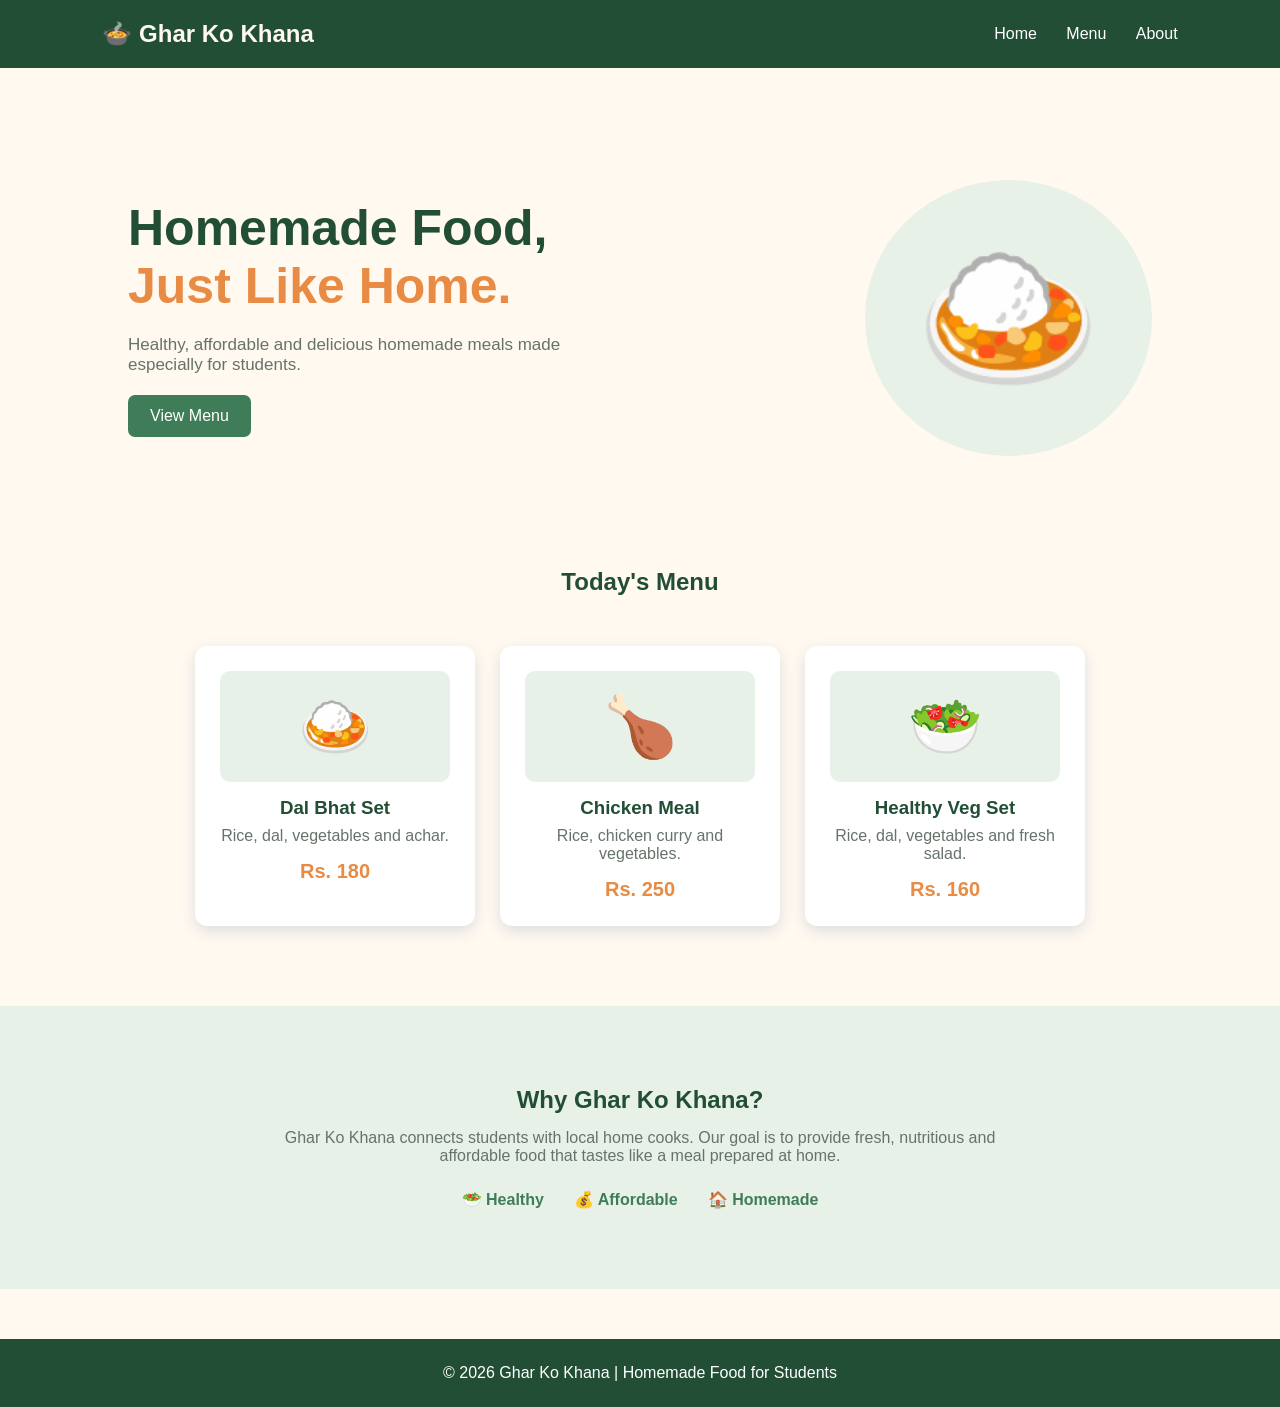
==== week2/index.html @ 277891f0 "added" ====
<!DOCTYPE html>
<html lang="en">
<head>
    <meta charset="UTF-8">
    <meta name="viewport" content="width=device-width, initial-scale=1.0">
    <title>Ghar Ko Khana</title>
    <link rel="stylesheet" href="style.css">
</head>

<body>

    <nav>
        <h2>🍲 Ghar Ko Khana</h2>
        <div>
            <a href="#home">Home</a>
            <a href="#menu">Menu</a>
            <a href="#about">About</a>
        </div>
    </nav>

    <section class="hero" id="home">
        <div>
            <h1>Homemade Food,<br><span>Just Like Home.</span></h1>
            <p>
                Healthy, affordable and delicious homemade meals
                made especially for students.
            </p>
            <a class="button" href="#menu">View Menu</a>
        </div>

        <div class="food">
            🍛
        </div>
    </section>

    <section id="menu">
        <h2 class="title">Today's Menu</h2>

        <div class="cards">

            <div class="card">
                <div class="emoji">🍛</div>
                <h3>Dal Bhat Set</h3>
                <p>Rice, dal, vegetables and achar.</p>
                <strong>Rs. 180</strong>
            </div>

            <div class="card">
                <div class="emoji">🍗</div>
                <h3>Chicken Meal</h3>
                <p>Rice, chicken curry and vegetables.</p>
                <strong>Rs. 250</strong>
            </div>

            <div class="card">
                <div class="emoji">🥗</div>
                <h3>Healthy Veg Set</h3>
                <p>Rice, dal, vegetables and fresh salad.</p>
                <strong>Rs. 160</strong>
            </div>

        </div>
    </section>

    <section class="about" id="about">
        <h2>Why Ghar Ko Khana?</h2>
        <p>
            Ghar Ko Khana connects students with local home cooks.
            Our goal is to provide fresh, nutritious and affordable
            food that tastes like a meal prepared at home.
        </p>

        <div class="features">
            <span>🥗 Healthy</span>
            <span>💰 Affordable</span>
            <span>🏠 Homemade</span>
        </div>
    </section>

    <footer>
        <p>© 2026 Ghar Ko Khana | Homemade Food for Students</p>
    </footer>

</body>
</html>
---- week2/style.css ----
* {
    margin: 0;
    padding: 0;
    box-sizing: border-box;
}

body {
    font-family: Arial, sans-serif;
    background: #fff9f0;
    color: #26352b;
}

nav {
    padding: 20px 8%;
    display: flex;
    justify-content: space-between;
    align-items: center;
    background: #214e34;
    color: white;
}

nav h2 {
    color: #fff9f0;
}

nav a {
    color: white;
    text-decoration: none;
    margin-left: 25px;
}

nav a:hover {
    color: #f2b36d;
}

.hero {
    min-height: 500px;
    padding: 70px 10%;
    display: flex;
    justify-content: space-between;
    align-items: center;
}

.hero h1 {
    font-size: 50px;
    color: #214e34;
}

.hero h1 span {
    color: #e88b45;
}

.hero p {
    max-width: 500px;
    margin: 20px 0;
    color: #66736a;
    font-size: 17px;
}

.button {
    display: inline-block;
    padding: 12px 22px;
    background: #3f7d58;
    color: white;
    text-decoration: none;
    border-radius: 7px;
}

.button:hover {
    background: #214e34;
}

.food {
    font-size: 150px;
    background: #e8f1e7;
    padding: 50px;
    border-radius: 50%;
}

.title {
    text-align: center;
    color: #214e34;
    margin-bottom: 30px;
}

.cards {
    display: flex;
    justify-content: center;
    gap: 25px;
    padding: 20px;
}

.card {
    background: white;
    width: 280px;
    padding: 25px;
    text-align: center;
    border-radius: 12px;
    box-shadow: 0 5px 15px #ddd;
}

.emoji {
    font-size: 60px;
    background: #e8f1e7;
    padding: 20px;
    border-radius: 10px;
}

.card h3 {
    margin: 15px 0 8px;
    color: #214e34;
}

.card p {
    color: #66736a;
    margin-bottom: 15px;
}

.card strong {
    color: #e88b45;
    font-size: 20px;
}

.about {
    text-align: center;
    padding: 80px 20%;
    margin-top: 60px;
    background: #e8f1e7;
}

.about h2 {
    color: #214e34;
    margin-bottom: 15px;
}

.about p {
    color: #66736a;
}

.features {
    margin-top: 25px;
    display: flex;
    justify-content: center;
    gap: 30px;
    color: #3f7d58;
    font-weight: bold;
}

footer {
    text-align: center;
    padding: 25px;
    background: #214e34;
    color: white;
    margin-top: 50px;
}

@media (max-width: 700px) {
    nav {
        flex-direction: column;
        gap: 15px;
    }

    .hero {
        flex-direction: column;
        text-align: center;
        gap: 40px;
    }

    .hero h1 {
        font-size: 38px;
    }

    .cards {
        flex-direction: column;
        align-items: center;
    }

    .features {
        flex-direction: column;
    }
}
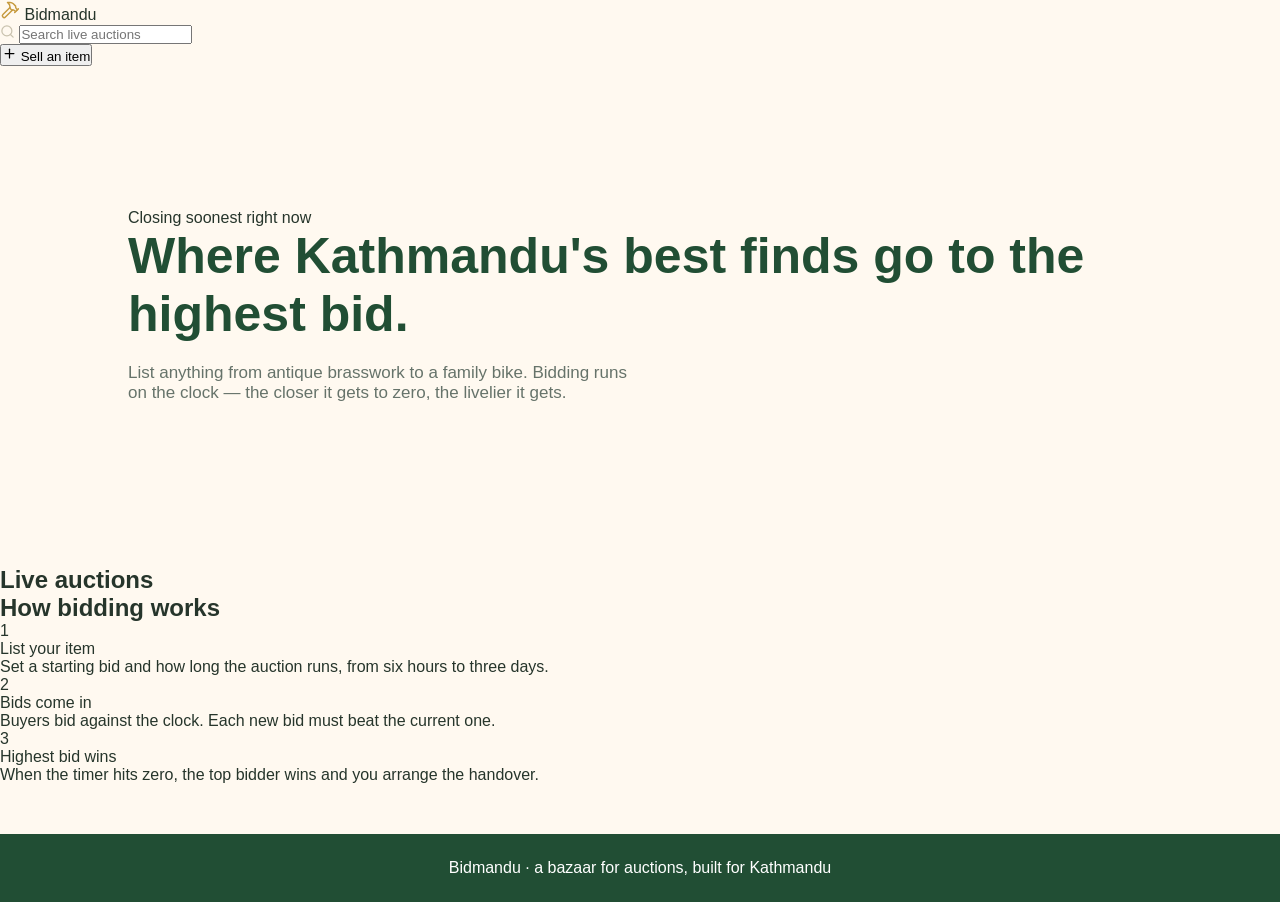
==== commit 7f9c14a1: "bid HTML /css/js" ====
--- a/week2/index.html
+++ b/week2/index.html
@@ -1,85 +1,153 @@
 <!DOCTYPE html>
 <html lang="en">
 <head>
-    <meta charset="UTF-8">
-    <meta name="viewport" content="width=device-width, initial-scale=1.0">
-    <title>Ghar Ko Khana</title>
-    <link rel="stylesheet" href="style.css">
+<meta charset="UTF-8" />
+<meta name="viewport" content="width=device-width, initial-scale=1.0" />
+<title>Bidmandu — bid on Kathmandu's best finds</title>
+<link rel="stylesheet" href="style.css" />
+<link rel="preconnect" href="https://fonts.googleapis.com" />
+<link href="https://fonts.googleapis.com/css2?family=Fraunces:ital,wght@0,400;0,600;1,500&family=Inter:wght@400;500;600;700&display=swap" rel="stylesheet" />
 </head>
-
 <body>
 
-    <nav>
-        <h2>🍲 Ghar Ko Khana</h2>
-        <div>
-            <a href="#home">Home</a>
-            <a href="#menu">Menu</a>
-            <a href="#about">About</a>
+  <header class="nav">
+    <div class="brand">
+      <svg width="20" height="20" viewBox="0 0 24 24" fill="none" stroke="#C69A3E" stroke-width="1.75" stroke-linecap="round" stroke-linejoin="round"><path d="m15 12-8.5 8.5a2.12 2.12 0 1 1-3-3L12 9"/><path d="M17.64 15 22 10.64"/><path d="m20.91 11.7-1.25-1.25c-.6-.6-.93-1.4-.93-2.25v-.86L16.01 4.6a5.56 5.56 0 0 0-3.94-1.64H9l.92.82A6.18 6.18 0 0 1 12 8.4v1.56l2 2h2.47l2.26 1.91"/></svg>
+      <span>Bidmandu</span>
+    </div>
+
+    <div class="search-box hide-mobile">
+      <svg width="15" height="15" viewBox="0 0 24 24" fill="none" stroke="#C9C2AE" stroke-width="2" stroke-linecap="round" stroke-linejoin="round"><circle cx="11" cy="11" r="8"/><path d="m21 21-4.3-4.3"/></svg>
+      <input id="searchInput" type="text" placeholder="Search live auctions" />
+    </div>
+
+    <button class="btn-brass" id="openSellBtn">
+      <svg width="15" height="15" viewBox="0 0 24 24" fill="none" stroke="currentColor" stroke-width="2" stroke-linecap="round" stroke-linejoin="round"><path d="M5 12h14"/><path d="M12 5v14"/></svg>
+      Sell an item
+    </button>
+  </header>
+
+  <main>
+    <!-- HERO -->
+    <section class="hero">
+      <div class="hero-copy">
+        <div class="eyebrow-row">
+          <span class="dot"></span>
+          <span>Closing soonest right now</span>
         </div>
-    </nav>
+        <h1>Where Kathmandu's best finds go to the highest bid.</h1>
+        <p>List anything from antique brasswork to a family bike. Bidding runs on the clock —
+          the closer it gets to zero, the livelier it gets.</p>
+      </div>
 
-    <section class="hero" id="home">
-        <div>
-            <h1>Homemade Food,<br><span>Just Like Home.</span></h1>
-            <p>
-                Healthy, affordable and delicious homemade meals
-                made especially for students.
-            </p>
-            <a class="button" href="#menu">View Menu</a>
-        </div>
-
-        <div class="food">
-            🍛
-        </div>
+      <div class="hero-card" id="featuredCard">
+        <!-- filled by script.js -->
+      </div>
     </section>
 
-    <section id="menu">
-        <h2 class="title">Today's Menu</h2>
-
-        <div class="cards">
-
-            <div class="card">
-                <div class="emoji">🍛</div>
-                <h3>Dal Bhat Set</h3>
-                <p>Rice, dal, vegetables and achar.</p>
-                <strong>Rs. 180</strong>
-            </div>
-
-            <div class="card">
-                <div class="emoji">🍗</div>
-                <h3>Chicken Meal</h3>
-                <p>Rice, chicken curry and vegetables.</p>
-                <strong>Rs. 250</strong>
-            </div>
-
-            <div class="card">
-                <div class="emoji">🥗</div>
-                <h3>Healthy Veg Set</h3>
-                <p>Rice, dal, vegetables and fresh salad.</p>
-                <strong>Rs. 160</strong>
-            </div>
-
-        </div>
+    <!-- CATEGORY RAIL -->
+    <section class="category-rail" id="categoryRail">
+      <!-- filled by script.js -->
     </section>
 
-    <section class="about" id="about">
-        <h2>Why Ghar Ko Khana?</h2>
-        <p>
-            Ghar Ko Khana connects students with local home cooks.
-            Our goal is to provide fresh, nutritious and affordable
-            food that tastes like a meal prepared at home.
-        </p>
-
-        <div class="features">
-            <span>🥗 Healthy</span>
-            <span>💰 Affordable</span>
-            <span>🏠 Homemade</span>
-        </div>
+    <!-- GRID -->
+    <section class="grid-section">
+      <div class="grid-heading">
+        <h2>Live auctions</h2>
+        <span id="itemCount" class="muted"></span>
+      </div>
+      <div class="items-grid" id="itemsGrid">
+        <!-- filled by script.js -->
+      </div>
+      <div class="empty-state" id="emptyState" hidden>
+        Nothing matches that search. Try another category, or list your own item.
+      </div>
     </section>
 
-    <footer>
-        <p>© 2026 Ghar Ko Khana | Homemade Food for Students</p>
-    </footer>
+    <!-- HOW IT WORKS -->
+    <section class="how-it-works">
+      <h2>How bidding works</h2>
+      <div class="steps-grid">
+        <div class="step">
+          <div class="step-number">1</div>
+          <div class="step-title">List your item</div>
+          <div class="step-desc">Set a starting bid and how long the auction runs, from six hours to three days.</div>
+        </div>
+        <div class="step">
+          <div class="step-number">2</div>
+          <div class="step-title">Bids come in</div>
+          <div class="step-desc">Buyers bid against the clock. Each new bid must beat the current one.</div>
+        </div>
+        <div class="step">
+          <div class="step-number">3</div>
+          <div class="step-title">Highest bid wins</div>
+          <div class="step-desc">When the timer hits zero, the top bidder wins and you arrange the handover.</div>
+        </div>
+      </div>
+    </section>
+  </main>
 
+  <footer class="site-footer">
+    Bidmandu · a bazaar for auctions, built for Kathmandu
+  </footer>
+
+  <!-- BID MODAL -->
+  <div class="overlay" id="bidOverlay" hidden>
+    <div class="modal">
+      <div class="modal-head">
+        <h3>Place a bid</h3>
+        <button class="icon-btn" id="closeBidModal">&times;</button>
+      </div>
+      <p class="modal-item-title" id="bidItemTitle"></p>
+      <p class="modal-item-meta" id="bidItemMeta"></p>
+      <label class="field-label">Your bid (NPR)</label>
+      <input type="number" id="bidInput" class="field-input" />
+      <div class="field-error" id="bidError"></div>
+      <button class="btn-primary" id="confirmBidBtn">Confirm bid</button>
+    </div>
+  </div>
+
+  <!-- SELL MODAL -->
+  <div class="overlay" id="sellOverlay" hidden>
+    <div class="modal">
+      <div class="modal-head">
+        <h3>List an item</h3>
+        <button class="icon-btn" id="closeSellModal">&times;</button>
+      </div>
+
+      <label class="field-label">Title</label>
+      <input type="text" id="sellTitle" class="field-input" placeholder="e.g. Copper water jug, hand-hammered" />
+
+      <div class="field-row">
+        <div class="field-col">
+          <label class="field-label">Category</label>
+          <select id="sellCategory" class="field-input"></select>
+        </div>
+        <div class="field-col">
+          <label class="field-label">Runs for</label>
+          <select id="sellDuration" class="field-input">
+            <option value="6">6 hours</option>
+            <option value="24" selected>24 hours</option>
+            <option value="48">2 days</option>
+            <option value="72">3 days</option>
+          </select>
+        </div>
+      </div>
+
+      <label class="field-label">Starting bid (NPR)</label>
+      <input type="number" id="sellStartingBid" class="field-input" placeholder="1000" />
+
+      <label class="field-label">Description</label>
+      <textarea id="sellDescription" class="field-input" rows="3" placeholder="Condition, age, and anything a bidder should know."></textarea>
+
+      <div class="field-error" id="sellError"></div>
+      <button class="btn-primary" id="confirmSellBtn">List for bidding</button>
+    </div>
+  </div>
+
+  <!-- TOAST -->
+  <div class="toast" id="toast" hidden></div>
+
+  <script src="script.js"></script>
 </body>
 </html>
